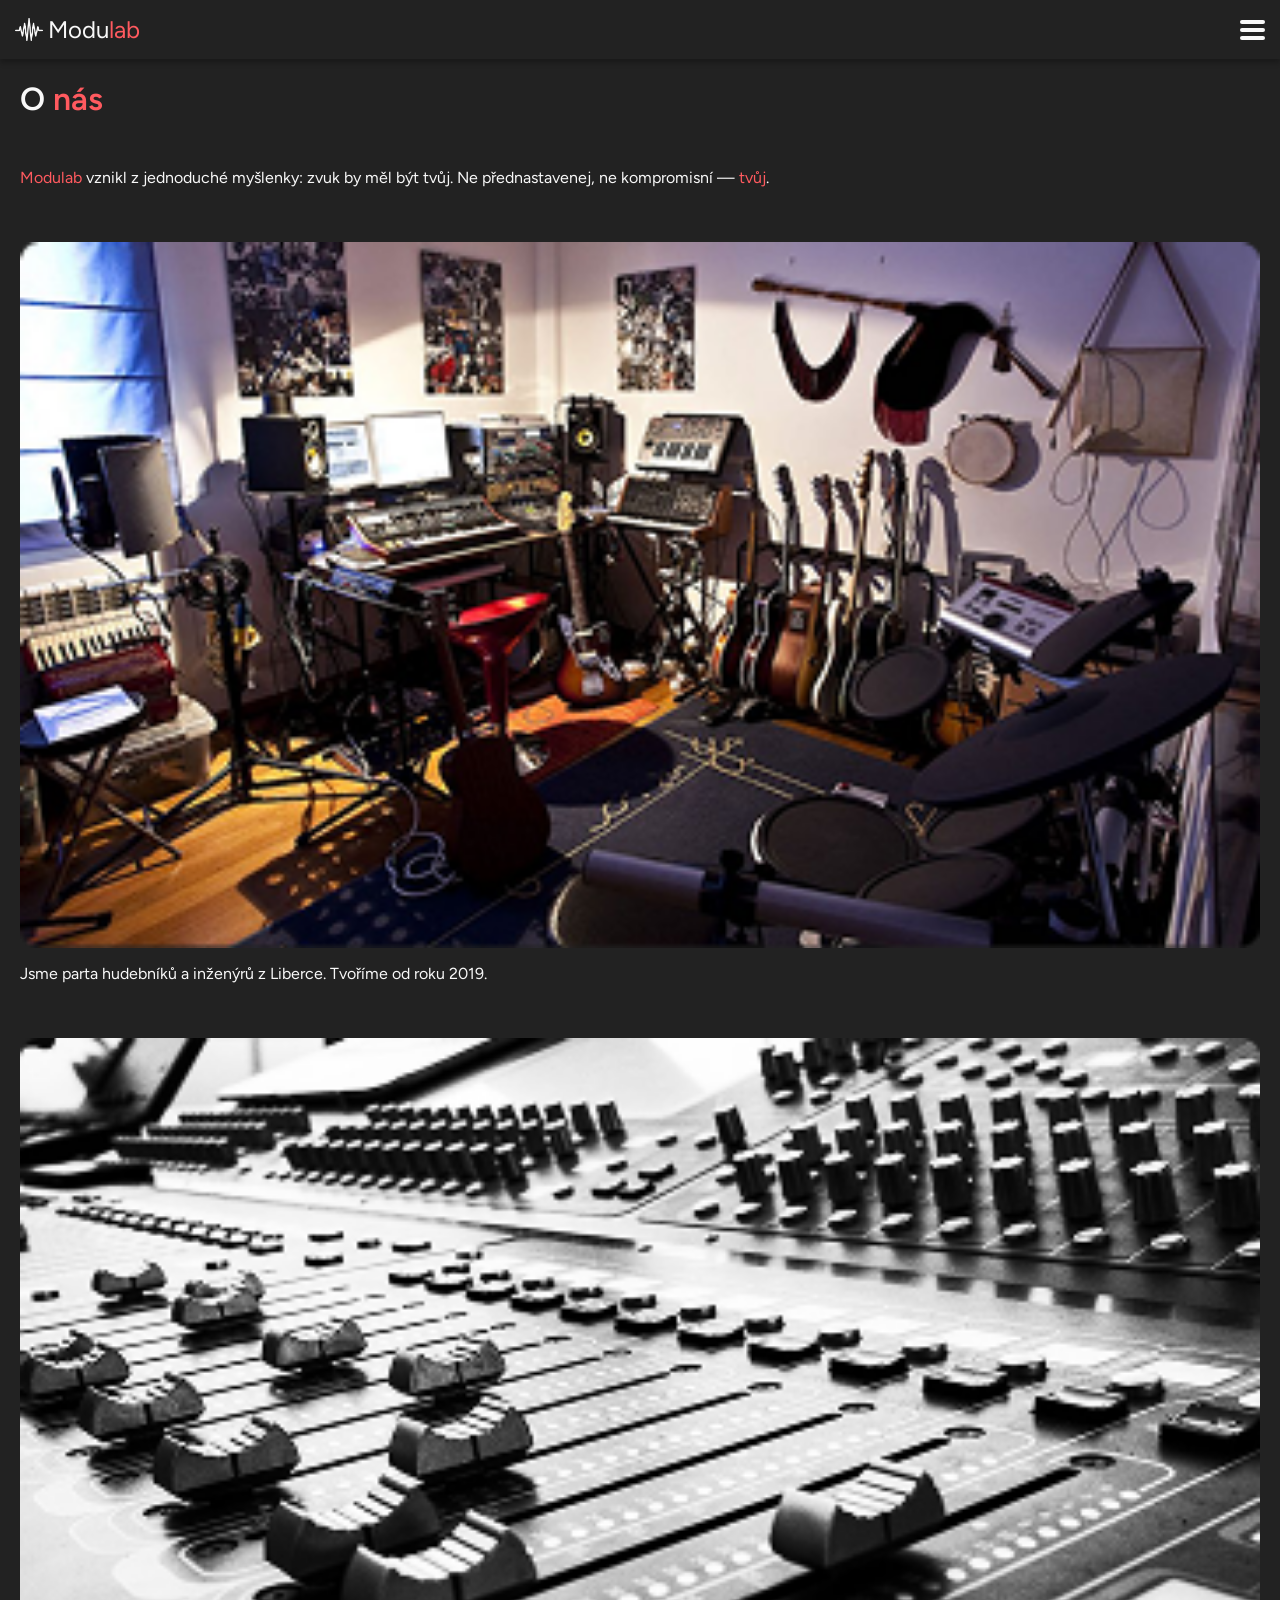
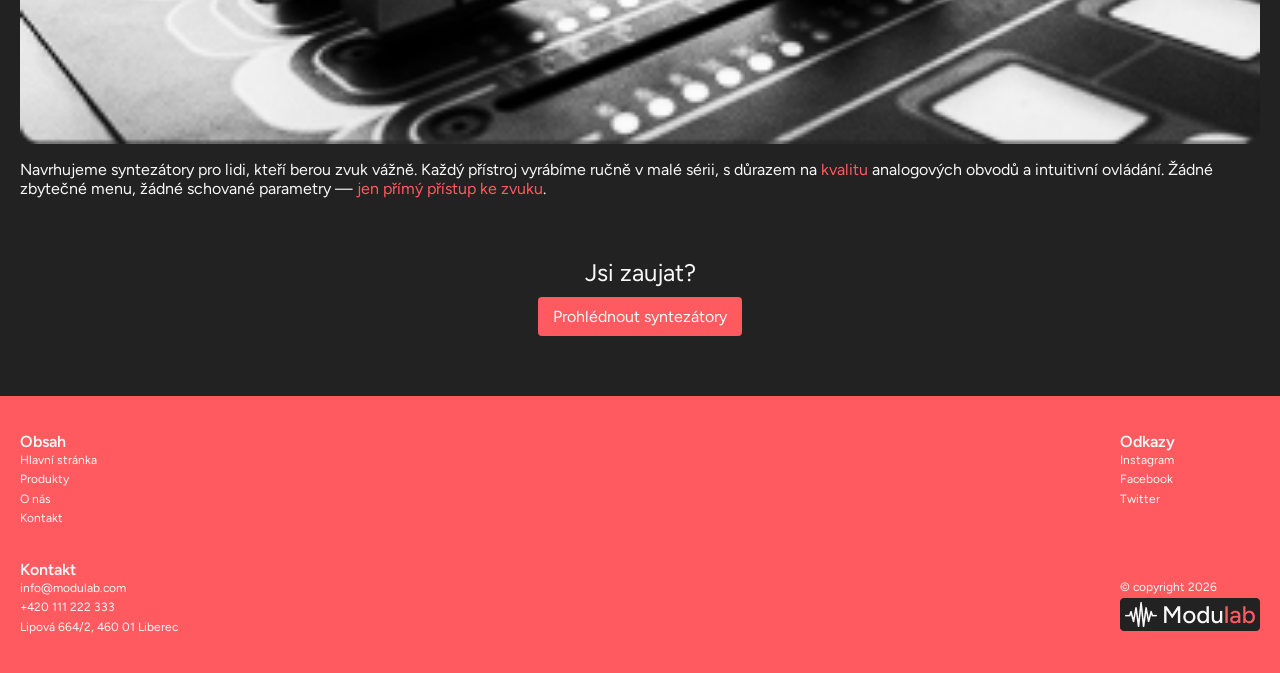
==== about/about.html @ 6a64fc97 "mobile web 2" ====
<!DOCTYPE html>
<html lang="cs">
<head>
    <meta charset="UTF-8">
    <meta name="viewport" content="width=device-width, initial-scale=1.0">
    <link rel="stylesheet" href="../style.css">
    <link rel="stylesheet" href="about.css">
    <link rel="icon" type="image/png "href="../img/favicon.png">
    <style>@import url('https://fonts.googleapis.com/css2?family=Figtree:ital,wght@0,300..900;1,300..900&display=swap');</style>
    <title>Modulab - O nás</title>
</head>
<body>
    <nav class="navbar">
        <div class="navmenu">
            <a href="../index.html" class="logo">
                <img src="../img/iconWhite.png" alt="logoIcon" width="28">
                <div>Modu<span class="red"">lab</span></div>
            </a>
            <button id="hamburger">
                <div class="hamburger">
                    <div class="line"></div>
                    <div class="line"></div>
                    <div class="line"></div>
                </div>
            </button>
        </div>
        <div class="navhamburger">
            <a href="../index.html">Hlavní stránka</a>
            <a href="about.html">O nás</a>
            <a href="../contact/contact.html">Kontakty</a>
            <a href="../index.html#products" class="button" style="padding: 5px 10px">Produkty</a>
        </div>
    </nav>
    
    <section class="hero">
        <div class="hero__header">
            <h1 class="header">O <span class="red">nás</span></h1>
        </div>
    </section>

    <section class="aboutus">
        <p><span class="red">Modulab</span> vznikl z jednoduché myšlenky: zvuk by měl být tvůj. Ne přednastavenej, ne kompromisní — <span class="red">tvůj</span>.</p>
        <div>
            <img src="../img/about/studio.png" alt="Studio">
            <p>Jsme parta hudebníků a inženýrů z Liberce. Tvoříme od roku 2019.</p>
        </div>
        <div>
            <img src="../img/about/mixing.png" alt="Mixing">
            <p>Navrhujeme syntezátory pro lidi, kteří berou zvuk vážně. Každý přístroj vyrábíme ručně v malé sérii, s důrazem na <span class="red">kvalitu</span> analogových obvodů a intuitivní ovládání. Žádné zbytečné menu, žádné schované parametry — <span class="red">jen přímý přístup ke zvuku</span>.</p>
        </div>
    </section>

    <section class="end">
        <div class="question">
            <p class="question__text">Jsi zaujat?</p>
            <a href="../index.html" class="button">Prohlédnout syntezátory</a>
        </div>
    </section>

    <footer>
        <div class="footer">
            <div class="footer__side">
                <ul class="footer__list">
                    <li class="listheader">Obsah</li>
                    <li><a href="../index.html">Hlavní stránka</a></li>
                    <li><a href="../index.html#products">Produkty</a></li>
                    <li><a href="about.html">O nás</a></li>
                    <li><a href="../contact/contact.html">Kontakt</a></li>
                </ul>

                <ul class="footer__list">
                    <li class="listheader">Kontakt</li>
                    <li><a href="mailto:info@modulab.com">info@modulab.com</a></li>
                    <li><a href="tel:+420111222333">+420 111 222 333</a></li>
                    <li><a href="https://www.google.com/maps/place/Lidl/@50.7653642,15.0593543,175m/data=!3m2!1e3!5s0x4709369e67c4dcb1:0xc8021bbb1bd5c57!4m6!3m5!1s0x470ecad2670abb27:0x167f1c577ecef35c!8m2!3d50.76522!4d15.0592099!16s%2Fg%2F113gwbtsg?entry=ttu&g_ep=EgoyMDI2MDQxOS4wIKXMDSoASAFQAw%3D%3D">Lipová 664/2, 460 01 Liberec</a></li>
                </ul>
            </div>
            <div class="footer__side">
                <ul class="footer__list">
                    <li class="listheader">Odkazy</li>
                    <li><a href="https://instagram.com">Instagram</a></li>
                    <li><a href="https://facebook.com">Facebook</a></li>
                    <li><a href="https://x.com">Twitter</a></li>
                </ul>

                <ul class="footer__list">
                    <li>© copyright 2026</li>
                    <li><a href="../index.html"><img src="../img/logoDark.png" alt="logoDark"></a></li>
                </ul>
            </div>
        </div>
    </footer>

    <script src="../script.js"></script>
</body>
</html>
---- style.css ----
html {
    /* COLORS */
    --black: #222222;
    --gray: #3C3C3C;
    --white: #F8F8F8;
    --red: #FF5A5F;
    --purple: #904ED3;

    /* FONT WEIGHT */
    --medium: 500;
    --semibold: 600;

    font-family: 'Figtree', sans-serif;
    scroll-behavior: smooth;

    background-color: var(--black);
    color: var(--white);
}

/* MAIN */
body {
    padding-top: 60px;
    margin: 0;
}

p {
    margin: 0;
}

a {
    text-decoration: none;
    color: inherit;
}

ul {
    padding: 0;
}

h1 {
    margin: 0;
    font-size: 32px;
    font-weight: var(--semibold);
}

h2 {
    font-size: 24px;
    font-weight: var(--medium);
}

button {
    background: none;
    border: none;
    padding: 0;
    cursor: pointer;
    font-family: inherit;
    font-size: inherit;
    color: inherit;
}

.red {
    color: var(--red);
}

.bold {
    font-weight: var(--semibold);
}

/* NAVBAR */
.navbar {
    position: fixed;
    top: 0;
    left: 0;
    right: 0;
    z-index: 67;
    display: flex;
    flex-direction: column;
    gap: 20px;
    padding: 15px;
    box-shadow: 0 4px 5px #00000041;
    background-color: var(--black);
}

.navmenu {
    display: flex;
    justify-content: space-between;
    align-items: center;
}

.navhamburger {
    display: none;
}

.navopen {
    display: flex;
    flex-direction: column;
    gap: 15px;
    align-items: start;
}

.logo {
    display: flex;
    align-items: center;
    gap: 5px;
    font-size: 24px;
}

.hamburger {
    display: flex;
    flex-direction: column;
    gap: 4px;
}

.line {
    width: 25px;
    height: 4px;
    background-color: var(--white);
    border-radius: 4px;
}

/* HERO */
.header {
    font-size: 32px;
    font-weight: var(--semibold);
}

.hero {
    display: flex;
    flex-direction: column;
    gap: 20px;
    padding: 20px;
    margin-bottom: 30px;
}

.hero__header {
    display: flex;
    flex-direction: column;
    gap: 8px;
}

.hero__header h1, p {
    margin: 0;
}

.hero__buttons {
    display: flex;
    flex-direction: column;
    align-items: start;
    gap: 9px;
}

/* PRODUCTS */
.products {
    display: flex;
    flex-direction: column;
    background-color: var(--red);
    gap: 30px;
    padding: 20px;
    align-items: center;
}

/* PRODUCT CARD */
.productcard {
    background-color: var(--black);
    border-radius: 4px;
    padding: 10px 15px;
    width: 353px;
    height: 187px;
    position: relative;
    box-shadow: 2px 4px 5px #00000077;
    overflow: hidden;
    transition: ease-out 0.2s;
}

.productcard:hover {
    transform: translateY(-5px);
}

.productcard::before {
    content: "";
    position: absolute;
    right: -120px;
    top: -80px;
    width: 300px;
    height: 400px;
    background-color: var(--gray);
    border-radius: 50%;
    pointer-events: none;
}

.productcard img {
    position: absolute;
    right: 30px;
    top: 50%;
    transform: translateY(-50%);

    width: 188px;
    height: 106px;
    object-fit: contain;
}

.productcard__info {
    display: flex;
    flex-direction: column;
    justify-content: space-between;
    height: stretch;
    width: 131px;
}

.productcard__header {
    display: flex;
    flex-direction: column;
    gap: 5px;
}

.productcard__title {
    font-size: 20px;
    font-weight: var(--semibold);
}

.productcard__desc {
    font-size: 12px;
}

.productcard__price {
    color: var(--red);
    font-size: 20px;
}

.tag {
    position: absolute;
    right: 6px;
    top: 6px;
    background-color: var(--purple);
    padding: 2px 5px;
    font-size: 10px;
    border-radius: 8px;
}

/* HOW TO */

.howto {
    display: flex;
    flex-direction: column;
    padding: 20px;
    gap: 30px;
}

.bullet {
    display: flex;
    gap: 17px;
}

.bullet-after {
    display: flex;
    gap: 17px;
}

.bullet-after::after {
    content: "";
    background-color: var(--red);
    height: auto;
    width: 10px;
    border-radius: 4px;
    flex-shrink: 0;
}

.bullet::before {
    content: "";
    background-color: var(--red);
    height: auto;
    width: 10px;
    border-radius: 4px;
    flex-shrink: 0;
}

.bullet__content {
    display: flex;
    gap: 3px;
    flex-direction: column;
}

.bullet__title {
    font-weight: var(--semibold);
    font-size: 20px;
}

.bullet__text {
    font-size: 15px;
}

/* SAMPLE */

.tryout {
    padding: 20px;
    display: flex;
    flex-direction: column;
    gap: 20px;
}

.sample {
    display: flex;
    flex-direction: column;
    gap: 25px;
    background-color: var(--red);
    padding: 20px 15px;
    border-radius: 6px;
    align-items: center;
}

.sample__playback {
    display: flex;
    gap: 12px;
}

.sample__buttons {
    display: flex;
    gap: 11px;
    flex-wrap: wrap;
}

.icon-play {
    display: block;
}

.icon-pause {
    display: none;
}

/* END */
.end {
    display: flex;
    flex-direction: column;
    gap: 10px;
    align-items: center;
    text-align: center;
    margin: 60px 0;
}

.question {
    display: flex;
    flex-direction: column;
    align-items: center;
    gap: 10px;
}

.question__text {
    font-size: 24px;
}

/* FOOTER */
footer {
    background-color: var(--red);
    padding: 20px;
}

footer li {
    list-style: none;
    font-size: 12px;
}

.footer {
    display: flex;
    justify-content: space-between;
}

.footer__side {
    display: flex;
    flex-direction: column;
    justify-content: space-between;
}

.footer__list {
    line-height: 1.2rem;
}

.listheader {
    font-weight: var(--semibold);
    font-size: 16px;
}

/* BUTTONS */
.button {
    background-color: var(--red);
    padding: 10px 15px;
    border-radius: 4px;
    color: var(--white);
}

.button-outline {
    background-color: transparent;
    border: 2px solid var(--red);
    padding: 10px 15px;
    border-radius: 4px;
    color: var(--white);
}

.button-dark {
    background-color: var(--black);
    padding: 10px 15px;
    border-radius: 4px;
    color: var(--white);
}

.selected {
    background-color: var(--gray);
}

.dropdown {
    padding: 5px 10px;
    border-radius: 4px;
    background-color: var(--gray);
    display: flex;
    gap: 10px;
}
---- about/about.css ----
.aboutus {
    display: flex;
    flex-direction: column;
    gap: 55px;
    margin: 20px;
}

.aboutus > div {
    display: flex;
    flex-direction: column;
    gap: 16px;
}
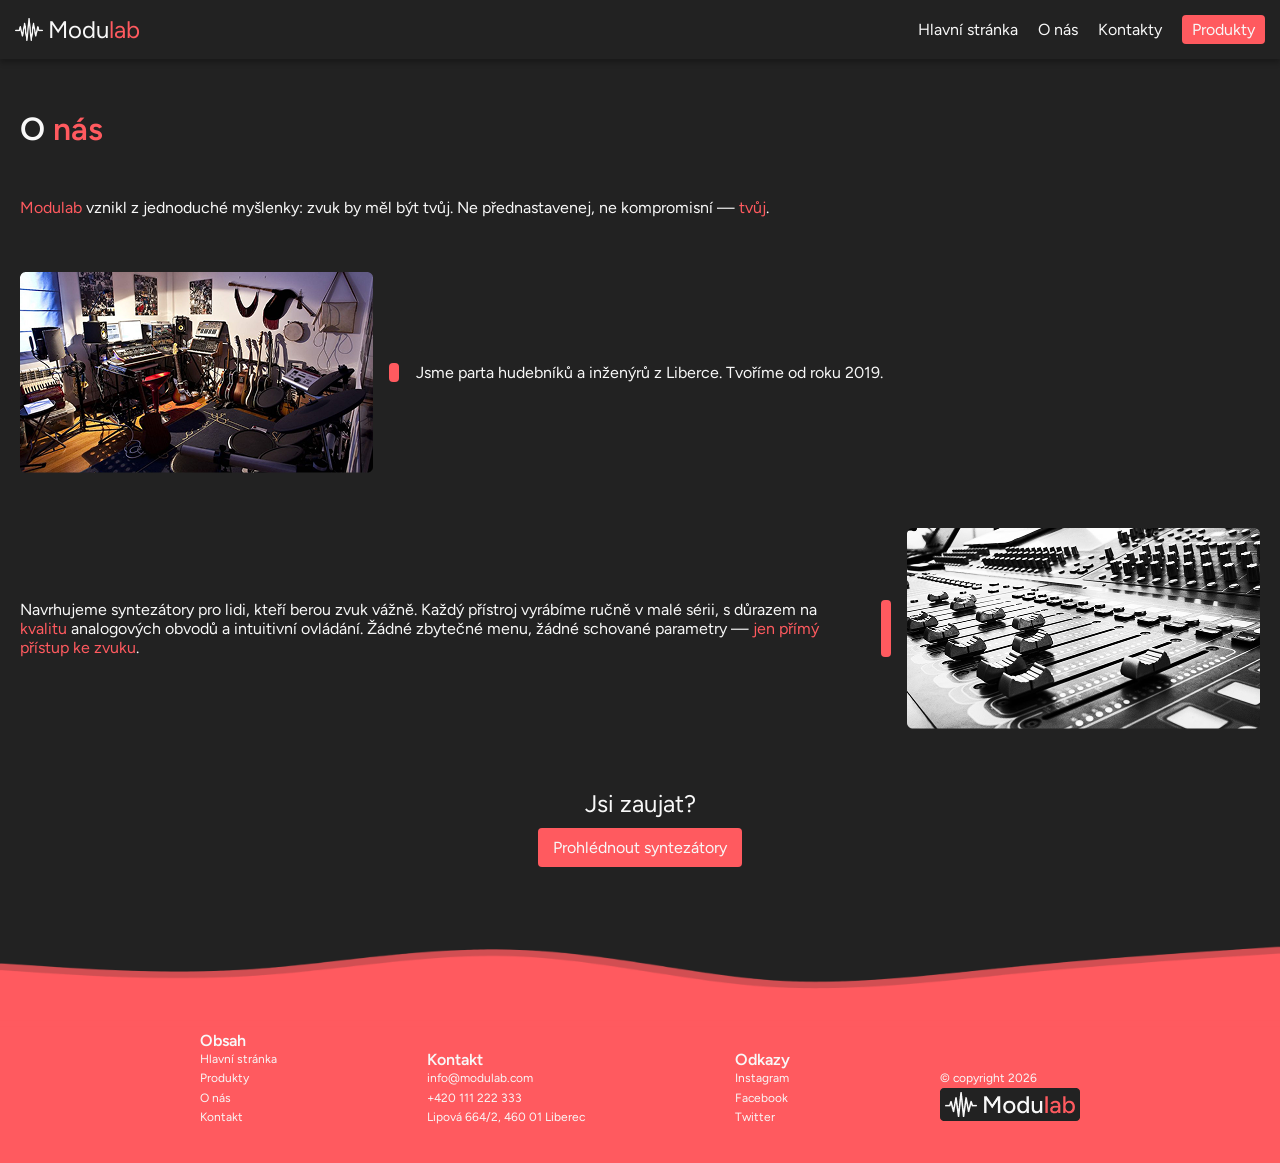
==== commit e03c8f6e: "resposnive" ====
--- a/about/about.html
+++ b/about/about.html
@@ -23,6 +23,12 @@
                     <div class="line"></div>
                 </div>
             </button>
+            <div class="navdesktop">
+                <a href="../index.html">Hlavní stránka</a>
+                <a href="about.html">O nás</a>
+                <a href="../contact/contact.html">Kontakty</a>
+                <a href="../index.html#products" class="button" style="padding: 5px 10px">Produkty</a>
+            </div>
         </div>
         <div class="navhamburger">
             <a href="../index.html">Hlavní stránka</a>
@@ -32,21 +38,23 @@
         </div>
     </nav>
     
-    <section class="hero">
+    <section class="hero container">
         <div class="hero__header">
             <h1 class="header">O <span class="red">nás</span></h1>
         </div>
     </section>
 
-    <section class="aboutus">
+    <section class="aboutus container">
         <p><span class="red">Modulab</span> vznikl z jednoduché myšlenky: zvuk by měl být tvůj. Ne přednastavenej, ne kompromisní — <span class="red">tvůj</span>.</p>
-        <div>
+        <div class="aboutus__figure">
             <img src="../img/about/studio.png" alt="Studio">
             <p>Jsme parta hudebníků a inženýrů z Liberce. Tvoříme od roku 2019.</p>
         </div>
-        <div>
+        <div class="aboutus__figure-reversed">
             <img src="../img/about/mixing.png" alt="Mixing">
-            <p>Navrhujeme syntezátory pro lidi, kteří berou zvuk vážně. Každý přístroj vyrábíme ručně v malé sérii, s důrazem na <span class="red">kvalitu</span> analogových obvodů a intuitivní ovládání. Žádné zbytečné menu, žádné schované parametry — <span class="red">jen přímý přístup ke zvuku</span>.</p>
+            <div>
+                <p>Navrhujeme syntezátory pro lidi, kteří berou zvuk vážně. Každý přístroj vyrábíme ručně v malé sérii, s důrazem na <span class="red">kvalitu</span> analogových obvodů a intuitivní ovládání. Žádné zbytečné menu, žádné schované parametry — <span class="red">jen přímý přístup ke zvuku</span>.</p>
+            </div>
         </div>
     </section>
 
@@ -88,9 +96,11 @@
                     <li><a href="../index.html"><img src="../img/logoDark.png" alt="logoDark"></a></li>
                 </ul>
             </div>
+            <img src="../img/waveDesign.png" alt="waveDesign" class="footer__design">
         </div>
     </footer>
 
     <script src="../script.js"></script>
+    <script src="about.js"></script>
 </body>
 </html>
--- a/style.css
+++ b/style.css
@@ -21,6 +21,7 @@
 body {
     padding-top: 60px;
     margin: 0;
+    position: relative;
 }
 
 p {
@@ -43,6 +44,7 @@
 }
 
 h2 {
+    margin: 0;
     font-size: 24px;
     font-weight: var(--medium);
 }
@@ -65,6 +67,16 @@
     font-weight: var(--semibold);
 }
 
+.container {
+    padding: 0 20px;
+}
+
+.bgdesign {
+    position: absolute;
+    bottom: 30%;
+    z-index: -67;
+}
+
 /* NAVBAR */
 .navbar {
     position: fixed;
@@ -97,6 +109,10 @@
     align-items: start;
 }
 
+.navdesktop {
+    display: none;
+}
+
 .logo {
     display: flex;
     align-items: center;
@@ -127,8 +143,8 @@
     display: flex;
     flex-direction: column;
     gap: 20px;
+    margin: 30px 0;
     padding: 20px;
-    margin-bottom: 30px;
 }
 
 .hero__header {
@@ -154,8 +170,40 @@
     flex-direction: column;
     background-color: var(--red);
     gap: 30px;
+    align-items: center;
+    position: relative;
+    margin: 8em 0;
     padding: 20px;
-    align-items: center;
+}
+
+.products__products {
+    display: flex;
+    flex-direction: column;
+    gap: 30px;
+    width: 100%;
+}
+
+.products__title {
+    font-size: 32px;
+    font-weight: var(--semibold);
+    align-self: start;
+}
+
+.products__designtop {
+    position: absolute;
+    width: 100%;
+    height: 82px;
+    top: -72px;
+    left: 0;
+}
+
+.products__designbottom {
+    position: absolute;
+    bottom: -72px;
+    height: 82px;
+    left: 0;
+    width: 100%;
+    transform: rotate(180deg)
 }
 
 /* PRODUCT CARD */
@@ -163,7 +211,7 @@
     background-color: var(--black);
     border-radius: 4px;
     padding: 10px 15px;
-    width: 353px;
+    width: stretch;
     height: 187px;
     position: relative;
     box-shadow: 2px 4px 5px #00000077;
@@ -204,6 +252,8 @@
     justify-content: space-between;
     height: stretch;
     width: 131px;
+    z-index: 21;
+    position: relative;
 }
 
 .productcard__header {
@@ -241,7 +291,6 @@
 .howto {
     display: flex;
     flex-direction: column;
-    padding: 20px;
     gap: 30px;
 }
 
@@ -291,7 +340,6 @@
 /* SAMPLE */
 
 .tryout {
-    padding: 20px;
     display: flex;
     flex-direction: column;
     gap: 20px;
@@ -326,6 +374,13 @@
     display: none;
 }
 
+.tryout-howto {
+    display: flex;
+    flex-direction: column;
+    justify-content: space-between;
+    gap: 5rem;
+}
+
 /* END */
 .end {
     display: flex;
@@ -351,6 +406,8 @@
 footer {
     background-color: var(--red);
     padding: 20px;
+    position: relative;
+    margin-top: 8em;
 }
 
 footer li {
@@ -376,6 +433,14 @@
 .listheader {
     font-weight: var(--semibold);
     font-size: 16px;
+}
+
+.footer__design {
+    position: absolute;
+    width: 100%;
+    height: 82px;
+    top: -50px;
+    left: 0;
 }
 
 /* BUTTONS */
@@ -411,4 +476,50 @@
     background-color: var(--gray);
     display: flex;
     gap: 10px;
+}
+
+/* DESKTOP */
+@media (min-width: 900px) {
+    .products__products {
+        flex-direction: row;
+    }
+
+    .tryout-howto {
+        flex-direction: row;
+    }
+
+    .footer__side {
+        flex-direction: row;
+        gap: 150px;
+        align-items: end;
+    }
+
+    .footer {
+        justify-content: center;
+        gap: 150px;
+    }
+
+    .bgdesign {
+        display: none;
+    }
+
+    .navdesktop {
+        display: flex;
+        gap: 20px;
+        align-items: center;
+    }
+
+    #hamburger {
+        display: none;
+    }
+}
+
+@media (min-width: 1300px) {
+    .container {
+        padding: 0 200px;
+    }
+
+    .products {
+        padding: 40px 100px;
+    }
 }
--- a/about/about.css
+++ b/about/about.css
@@ -2,11 +2,28 @@
     display: flex;
     flex-direction: column;
     gap: 55px;
-    margin: 20px;
 }
 
-.aboutus > div {
+.aboutus__figure {
     display: flex;
     flex-direction: column;
     gap: 16px;
+}
+
+.aboutus__figure-reversed {
+    display: flex;
+    flex-direction: column;
+    gap: 16px;
+}
+
+@media (min-width: 900px) {
+    .aboutus__figure {
+        flex-direction: row;
+        align-items: center;
+    }
+
+    .aboutus__figure-reversed {
+        flex-direction: row-reverse;
+        align-items: center;
+    }
 }
